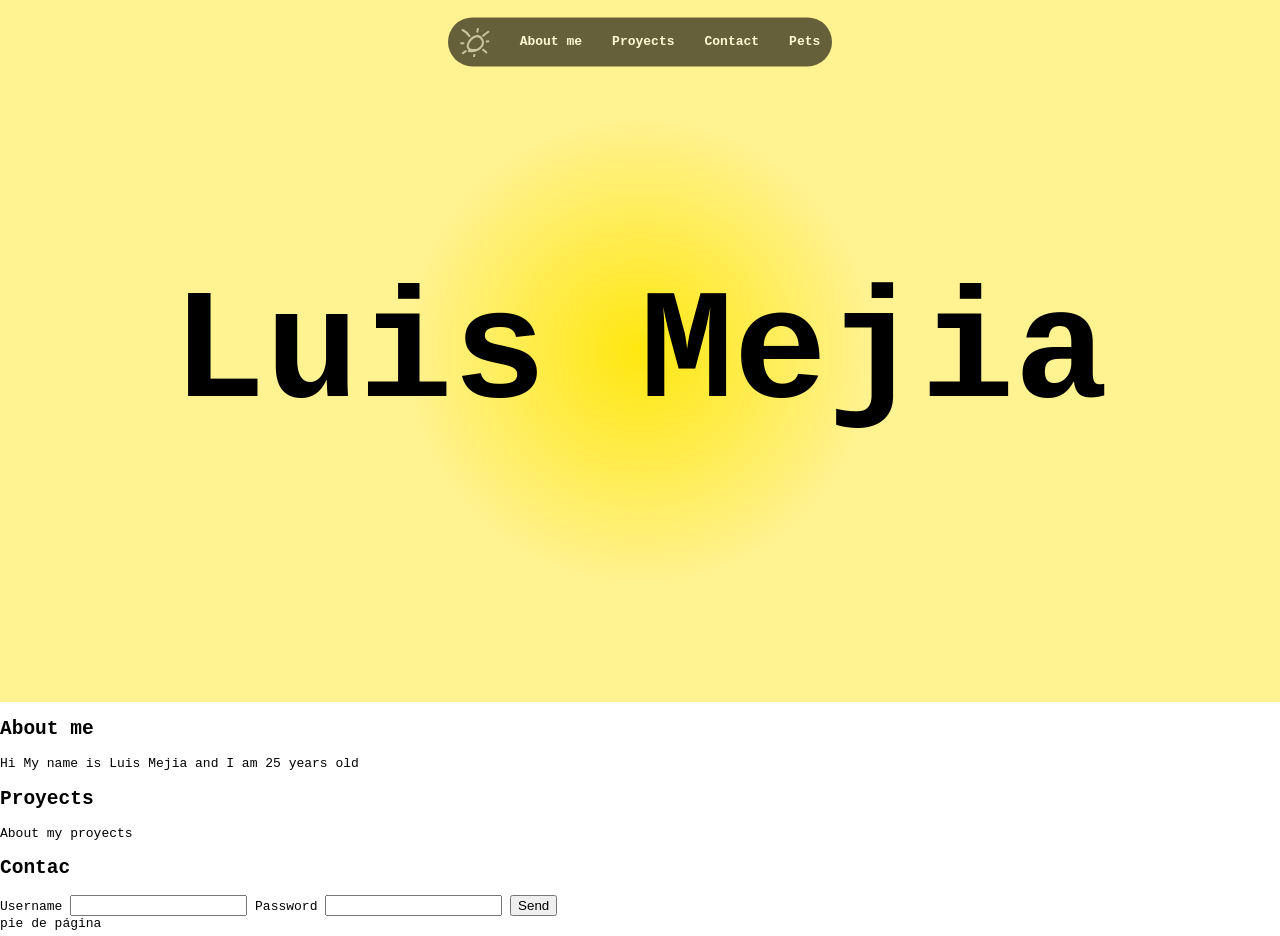
==== index.html @ 32f31992 "comit" ====
<!DOCTYPE html>
<html lang="en">

<head>
    <meta charset="UTF-8">
    <meta name="viewport" content="width=device-width, initial-scale=1.0">
    <title>My Page</title>
    <link rel="stylesheet" href="style.css">
    <link href="https://framerusercontent.com/images/DcY4zKT27pnqbAPSSNLjUhP2zU.png" rel="icon" media="(prefers-color-scheme: light)">

</head>

<body>
    <div class="container">
        <header>
            
                <nav>
                    <ol>
                        <div class="image"></div>
                        <li><a href="#about">About me</a></li>
                        <li><a href="#proyects">Proyects</a></li>
                        <li><a href="#contact">Contact</a></li>
                        <li><a href="pets.html">Pets</a></li>
                    </ol>
                </nav>
            
           
                <h1>Luis Mejia</h1>
            


        </header>
        <section id="about">
            <h2>About me</h2>
            Hi My name is Luis Mejia and I am 25 years old
        </section>


        <section id="proyects">
            <h2>Proyects</h2>
            About my proyects
        </section>
        <section id="contact">
            <h2>Contac</h2>
            <form action="">
                <label for="username">Username</label>
                <input type="text" name="username">
                <label for="Password">Password</label>
                <input type="password" name="Password">

                <input type="button" value="Send">
            </form>
        </section>



        <footer>
            pie de página
        </footer>
    </div>
</body>

</html>
---- style.css ----
body {
    margin: 0px;
    font-family: monospace;

}

header {
    width: 100%;
    height: 90ch;
    background: #ffe70f;
    background: radial-gradient(circle, rgba(255, 231, 15, 1) 0%, rgba(255, 242, 145, 1) 32%);
    position: relative;
}

header h1 {
    opacity: 0;
    font-size: 20ch;
    margin: 0%;
    transform: translate(0%, 150%);
    display: flex;
    justify-content: center;
    transition: opacity 125s ease 53s;
    opacity: 1;

}

nav {
    opacity: 0.6;
    display: flex;
    align-items: center;
    width: 30%;
    height: 7%;
    background-color: black;
    border-radius: 40px;
    position: absolute;
    top: 6%;
    left: 50%;
    
    transform: translate(-50%, -50%);
    justify-content: center;

}

header nav a {
    height: 100%;
    text-decoration: none;
    color: white;
    font-weight: bolder;

}

header nav a:hover{
    border-bottom: 3px solid #333;
    transition: border-color 0.9s ease;


}

header nav ol {
    opacity: 1;
    width: 100%;
    display: flex;
    flex-direction: row;
    list-style-type: none;
    gap: 30px;
    padding: 0;
    align-items: center;
    justify-content: center;
}
.image{
    width: 30px;
    height: 30px;
    image-rendering: pixelated;
    flex-shrink: 0;
    background-size: 100% 100%;
    background-image: url("descarga.svg");
    opacity: 1;
}
.image:hover {
    cursor: pointer;
    opacity: 0.5;
}
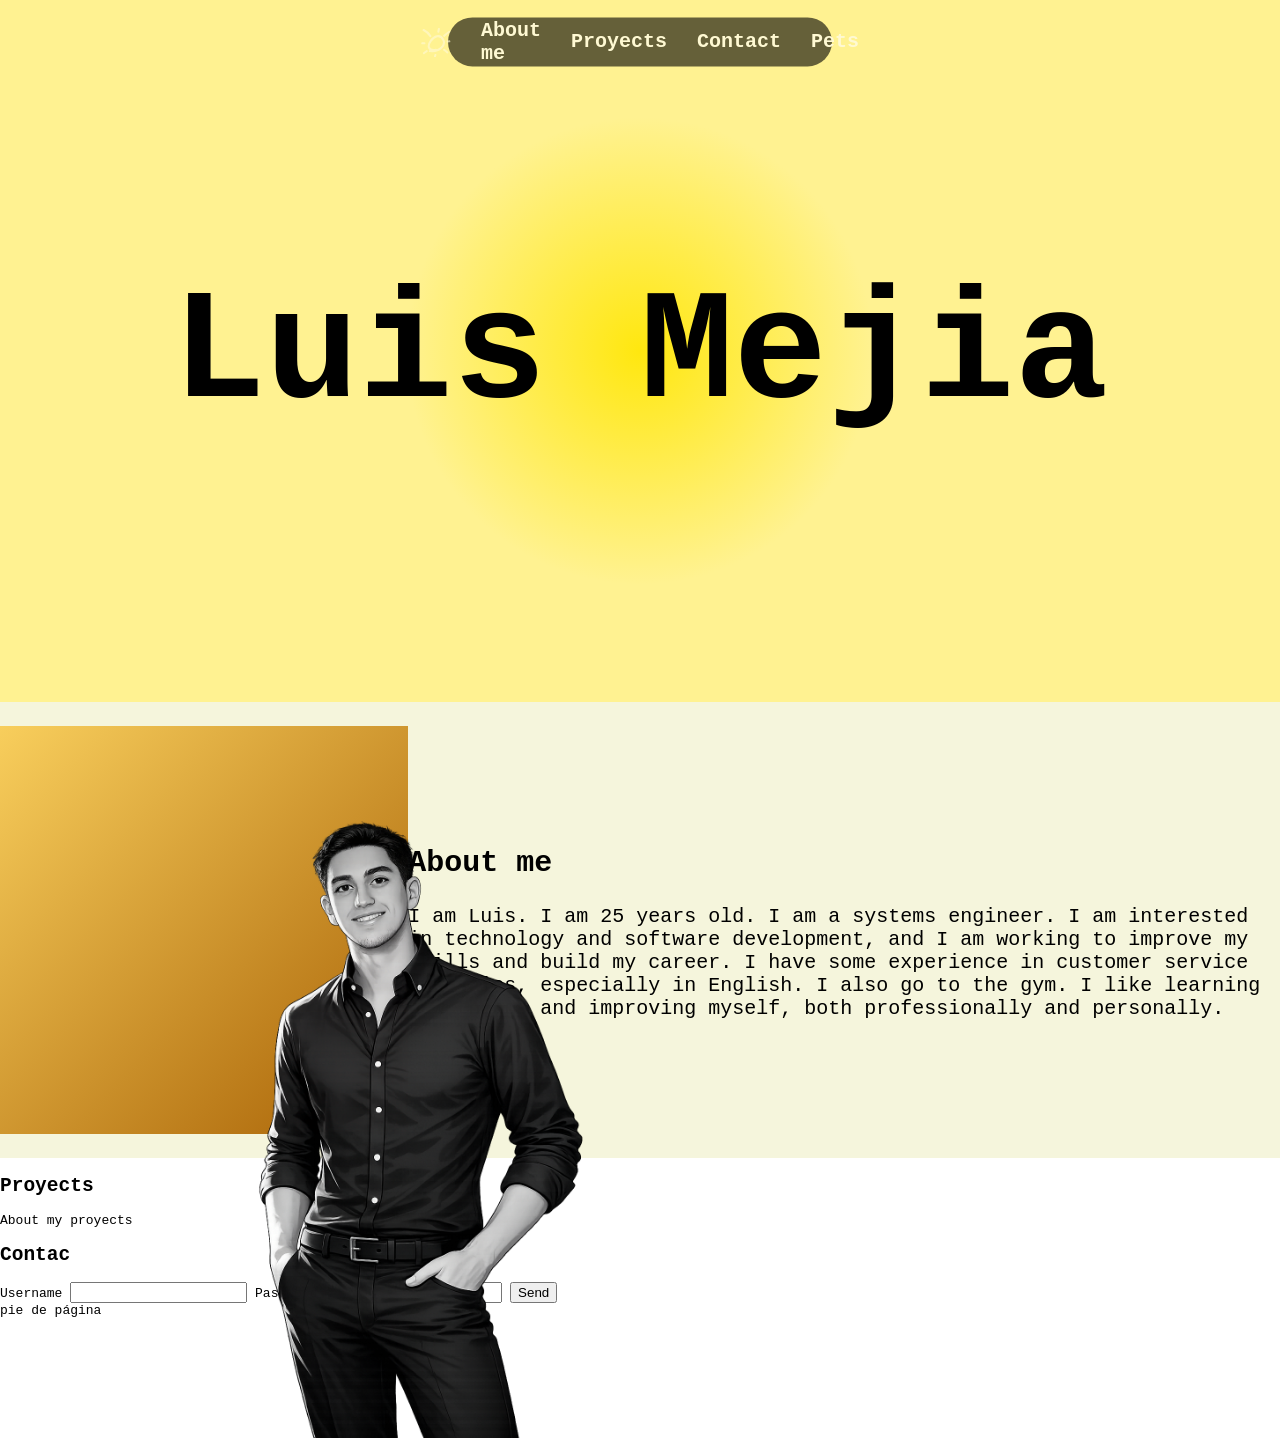
==== commit c3b4d83a: "cambios" ====
--- a/index.html
+++ b/index.html
@@ -1,63 +1,61 @@
-<!DOCTYPE html>
+<!doctype html>
 <html lang="en">
+  <head>
+    <meta charset="UTF-8" />
+    <meta name="viewport" content="width=device-width, initial-scale=1.0" />
+    <title>My Page</title>
+    <link rel="stylesheet" href="style.css" />
+    <link rel="shortcut icon" href="sun.png" type="image/x-icon" />
+  </head>
 
-<head>
-    <meta charset="UTF-8">
-    <meta name="viewport" content="width=device-width, initial-scale=1.0">
-    <title>My Page</title>
-    <link rel="stylesheet" href="style.css">
-    <link href="https://framerusercontent.com/images/DcY4zKT27pnqbAPSSNLjUhP2zU.png" rel="icon" media="(prefers-color-scheme: light)">
+  <body>
+    <div class="container">
+      <header>
+        <nav>
+          <ol>
+            <div class="image"></div>
+            <li><a href="#about">About me</a></li>
+            <li><a href="#proyects">Proyects</a></li>
+            <li><a href="#contact">Contact</a></li>
+            <li><a href="pets.html">Pets</a></li>
+          </ol>
+        </nav>
 
-</head>
+        <h1>Luis Mejia</h1>
+      </header>
+      <section id="about" class="about">
+        <div class="blob"></div>
+        <figure><img src="image0 (1).png" alt="" /></figure>
+        <div class="mover">
+          <h2>About me</h2>
+          <p>
+            I am Luis. I am 25 years old. I am a systems engineer. I am
+            interested in technology and software development, and I am working
+            to improve my skills and build my career. I have some experience in
+            customer service and sales, especially in English. I also go to the
+            gym. I like learning new things and improving myself, both
+            professionally and personally.
+          </p>
+        </div>
+      </section>
 
-<body>
-    <div class="container">
-        <header>
-            
-                <nav>
-                    <ol>
-                        <div class="image"></div>
-                        <li><a href="#about">About me</a></li>
-                        <li><a href="#proyects">Proyects</a></li>
-                        <li><a href="#contact">Contact</a></li>
-                        <li><a href="pets.html">Pets</a></li>
-                    </ol>
-                </nav>
-            
-           
-                <h1>Luis Mejia</h1>
-            
+      <section id="proyects">
+        <h2>Proyects</h2>
+        <p>About my proyects</p>
+      </section>
+      <section id="contact">
+        <h2>Contac</h2>
+        <form action="">
+          <label for="username">Username</label>
+          <input type="text" name="username" />
+          <label for="Password">Password</label>
+          <input type="password" name="Password" />
 
+          <input type="button" value="Send" />
+        </form>
+      </section>
 
-        </header>
-        <section id="about">
-            <h2>About me</h2>
-            Hi My name is Luis Mejia and I am 25 years old
-        </section>
-
-
-        <section id="proyects">
-            <h2>Proyects</h2>
-            About my proyects
-        </section>
-        <section id="contact">
-            <h2>Contac</h2>
-            <form action="">
-                <label for="username">Username</label>
-                <input type="text" name="username">
-                <label for="Password">Password</label>
-                <input type="password" name="Password">
-
-                <input type="button" value="Send">
-            </form>
-        </section>
-
-
-
-        <footer>
-            pie de página
-        </footer>
+      <footer>pie de página</footer>
     </div>
-</body>
-
-</html>+  </body>
+</html>
--- a/style.css
+++ b/style.css
@@ -46,7 +46,8 @@
     text-decoration: none;
     color: white;
     font-weight: bolder;
-
+    opacity: 1;
+    font-size: 20px;
 }
 
 header nav a:hover{
@@ -79,4 +80,27 @@
 .image:hover {
     cursor: pointer;
     opacity: 0.5;
+}
+
+.blob {
+  width: 155%;
+  aspect-ratio: 1;
+  background: linear-gradient(135deg, #f8ce5c 0%, #a76004 100%);
+  clip-path: shape(from 87.45% 45.02%,curve to 92.48% 56.45% with 90.99% 50.00%,curve to 92.05% 69.35% with 93.97% 62.91%,curve to 82.42% 77.15% with 90.14% 75.80%,curve to 71.01% 83.22% with 74.69% 78.49%,curve to 61.91% 91.53% with 67.33% 87.95%,curve to 49.74% 96.95% with 56.49% 95.12%,curve to 38.70% 91.46% with 42.99% 98.79%,curve to 25.99% 85.79% with 34.41% 84.13%,curve to 15.38% 80.54% with 17.56% 87.44%,curve to 14.30% 66.90% with 13.20% 73.65%,curve to 13.33% 55.08% with 15.41% 60.16%,curve to 11.20% 44.30% with 11.25% 50.00%,curve to 11.95% 32.32% with 11.14% 38.59%,curve to 16.84% 21.25% with 12.75% 26.06%,curve to 27.31% 15.38% with 20.92% 16.44%,curve to 38.83% 11.12% with 33.70% 14.32%,curve to 50.39% 5.23% with 43.95% 7.93%,curve to 62.85% 5.60% with 56.83% 2.53%,curve to 72.70% 14.03% with 68.88% 8.67%,curve to 79.11% 24.51% with 76.53% 19.39%,curve to 82.80% 34.84% with 81.69% 29.63%,curve to 87.45% 45.02% with 83.91% 40.04%);
+  margin: 1.5rem auto;
+}
+figure  img{
+    width: 44%;
+}
+figure{
+    position: absolute;
+    top:40px;
+    transform: translate(13%);
+}
+.about{
+    display: flex;
+    align-items: center;
+    position: relative;
+    font-size: 20px;
+    background-color: beige;
 }
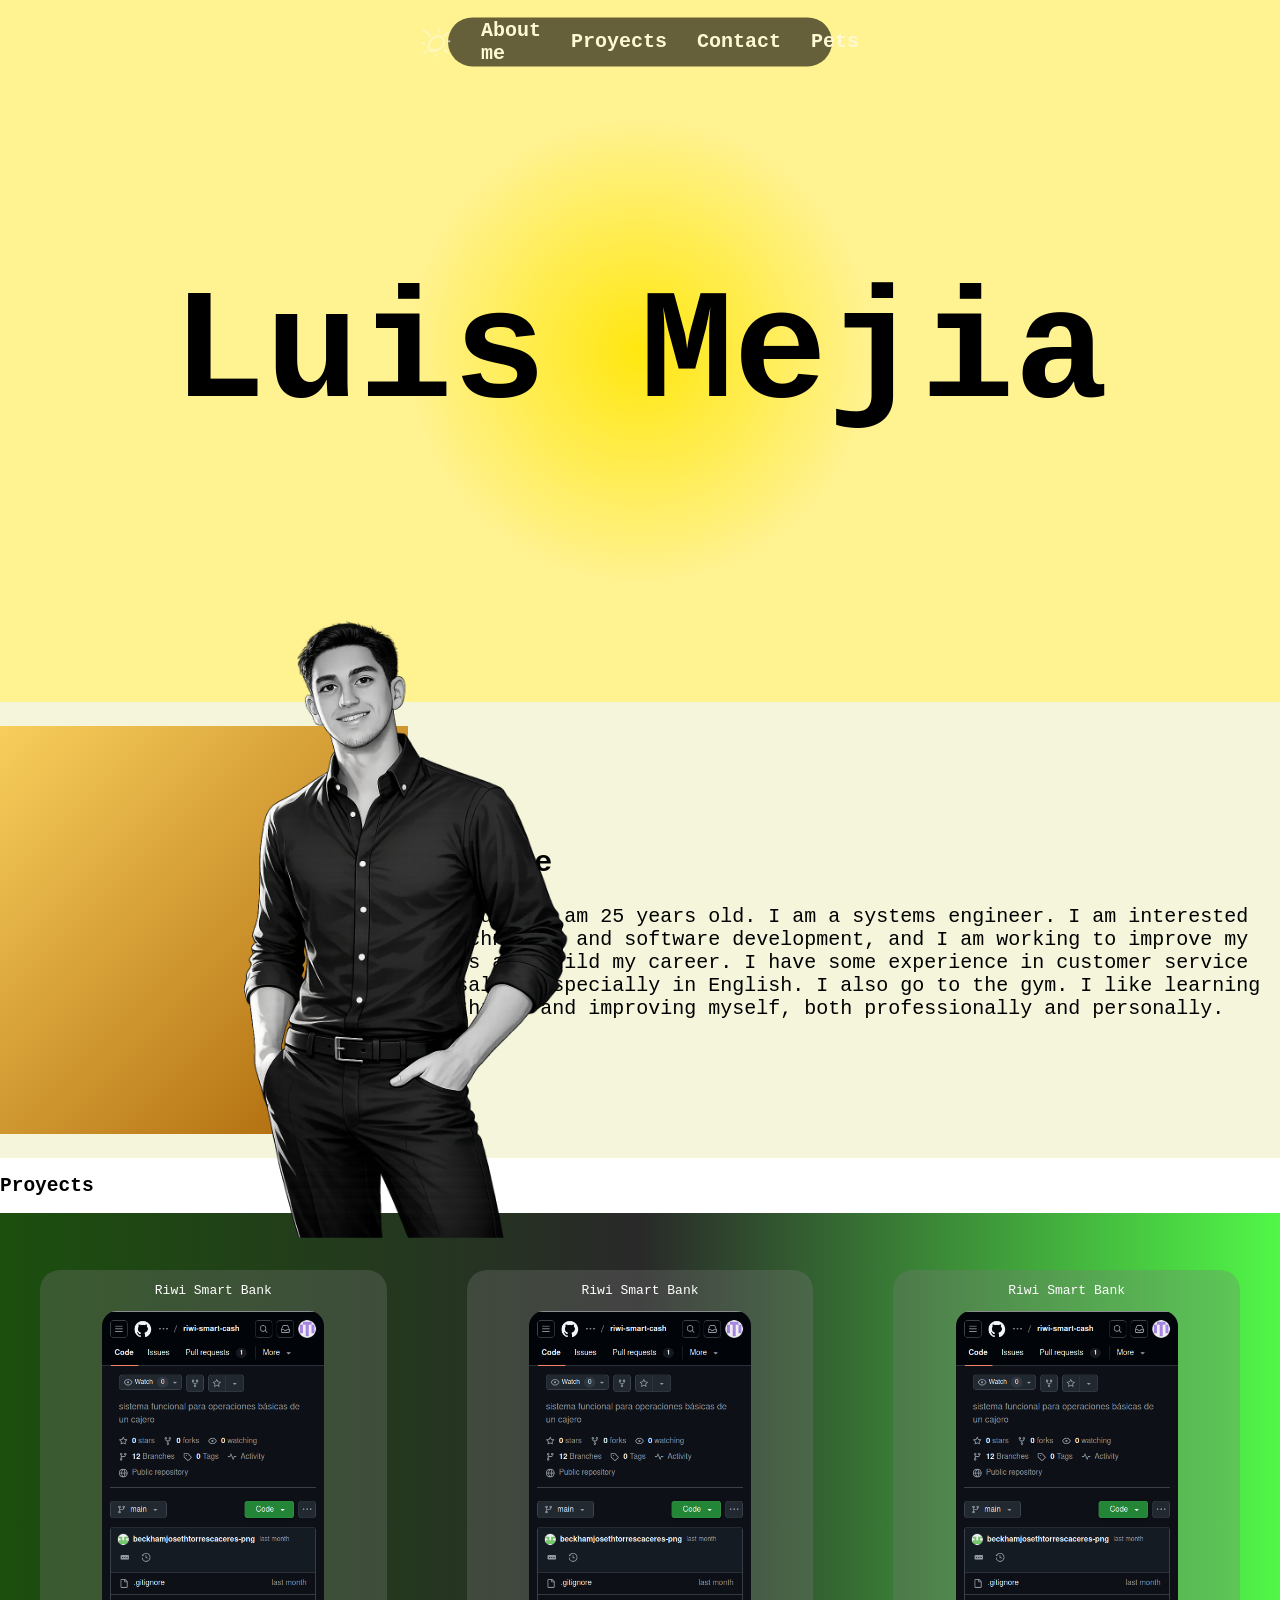
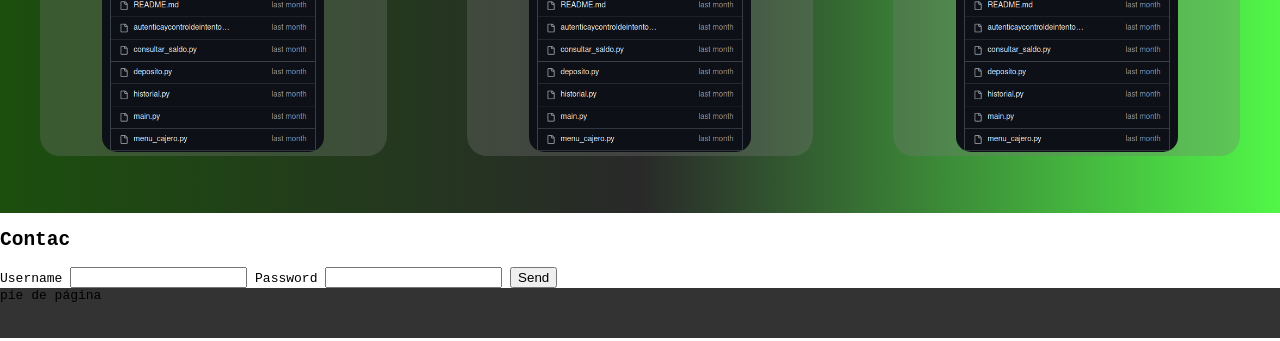
==== commit 20d4cdb8: "cambios" ====
--- a/index.html
+++ b/index.html
@@ -1,61 +1,78 @@
 <!doctype html>
 <html lang="en">
-  <head>
+
+<head>
     <meta charset="UTF-8" />
     <meta name="viewport" content="width=device-width, initial-scale=1.0" />
     <title>My Page</title>
     <link rel="stylesheet" href="style.css" />
     <link rel="shortcut icon" href="sun.png" type="image/x-icon" />
-  </head>
+</head>
 
-  <body>
+<body>
     <div class="container">
-      <header>
-        <nav>
-          <ol>
-            <div class="image"></div>
-            <li><a href="#about">About me</a></li>
-            <li><a href="#proyects">Proyects</a></li>
-            <li><a href="#contact">Contact</a></li>
-            <li><a href="pets.html">Pets</a></li>
-          </ol>
-        </nav>
+        <header>
+            <nav>
+                <ol>
+                    <div class="image"></div>
+                    <li><a href="#about">About me</a></li>
+                    <li><a href="#proyects">Proyects</a></li>
+                    <li><a href="#contact">Contact</a></li>
+                    <li><a href="pets.html">Pets</a></li>
+                </ol>
+            </nav>
 
-        <h1>Luis Mejia</h1>
-      </header>
-      <section id="about" class="about">
-        <div class="blob"></div>
-        <figure><img src="image0 (1).png" alt="" /></figure>
-        <div class="mover">
-          <h2>About me</h2>
-          <p>
-            I am Luis. I am 25 years old. I am a systems engineer. I am
-            interested in technology and software development, and I am working
-            to improve my skills and build my career. I have some experience in
-            customer service and sales, especially in English. I also go to the
-            gym. I like learning new things and improving myself, both
-            professionally and personally.
-          </p>
-        </div>
-      </section>
+            <h1>Luis Mejia</h1>
+        </header>
+        <section id="about" class="about">
+            <div class="blob"></div>
+            <figure class="me"><img src="image0 (1).png" alt="" /></figure>
+            <div class="mover">
+                <h2>About me</h2>
+                <p>
+                    I am Luis. I am 25 years old. I am a systems engineer. I am
+                    interested in technology and software development, and I am working
+                    to improve my skills and build my career. I have some experience in
+                    customer service and sales, especially in English. I also go to the
+                    gym. I like learning new things and improving myself, both
+                    professionally and personally.
+                </p>
+            </div>
+        </section>
 
-      <section id="proyects">
-        <h2>Proyects</h2>
-        <p>About my proyects</p>
-      </section>
-      <section id="contact">
-        <h2>Contac</h2>
-        <form action="">
-          <label for="username">Username</label>
-          <input type="text" name="username" />
-          <label for="Password">Password</label>
-          <input type="password" name="Password" />
+        <section id="proyects">
+            <h2>Proyects</h2>
+            <div class="contenedor_proyec">
+                <figure class="pyect1">
+                    <p>Riwi Smart Bank</p>
+                    <img src="Captura desde 2026-04-09 12-35-48.png" alt="">
+                </figure>
 
-          <input type="button" value="Send" />
-        </form>
-      </section>
+                <figure class="pyect2">
+                    <p>Riwi Smart Bank</p>
+                    <img src="Captura desde 2026-04-09 12-35-48.png" alt="">
+                </figure>
+                <figure class="pyect3">
+                    <p>Riwi Smart Bank</p>
+                    <img src="Captura desde 2026-04-09 12-35-48.png" alt="">
+                </figure>
+            </div>
 
-      <footer>pie de página</footer>
+        </section>
+        <section id="contact">
+            <h2>Contac</h2>
+            <form action="">
+                <label for="username">Username</label>
+                <input type="text" name="username" />
+                <label for="Password">Password</label>
+                <input type="password" name="Password" />
+
+                <input type="button" value="Send" />
+            </form>
+        </section>
+
+        <footer>pie de página</footer>
     </div>
-  </body>
-</html>
+</body>
+
+</html>
--- a/style.css
+++ b/style.css
@@ -35,7 +35,7 @@
     position: absolute;
     top: 6%;
     left: 50%;
-    
+
     transform: translate(-50%, -50%);
     justify-content: center;
 
@@ -50,7 +50,7 @@
     font-size: 20px;
 }
 
-header nav a:hover{
+header nav a:hover {
     border-bottom: 3px solid #333;
     transition: border-color 0.9s ease;
 
@@ -68,7 +68,8 @@
     align-items: center;
     justify-content: center;
 }
-.image{
+
+.image {
     width: 30px;
     height: 30px;
     image-rendering: pixelated;
@@ -77,30 +78,85 @@
     background-image: url("descarga.svg");
     opacity: 1;
 }
+
 .image:hover {
     cursor: pointer;
     opacity: 0.5;
 }
 
 .blob {
-  width: 155%;
-  aspect-ratio: 1;
-  background: linear-gradient(135deg, #f8ce5c 0%, #a76004 100%);
-  clip-path: shape(from 87.45% 45.02%,curve to 92.48% 56.45% with 90.99% 50.00%,curve to 92.05% 69.35% with 93.97% 62.91%,curve to 82.42% 77.15% with 90.14% 75.80%,curve to 71.01% 83.22% with 74.69% 78.49%,curve to 61.91% 91.53% with 67.33% 87.95%,curve to 49.74% 96.95% with 56.49% 95.12%,curve to 38.70% 91.46% with 42.99% 98.79%,curve to 25.99% 85.79% with 34.41% 84.13%,curve to 15.38% 80.54% with 17.56% 87.44%,curve to 14.30% 66.90% with 13.20% 73.65%,curve to 13.33% 55.08% with 15.41% 60.16%,curve to 11.20% 44.30% with 11.25% 50.00%,curve to 11.95% 32.32% with 11.14% 38.59%,curve to 16.84% 21.25% with 12.75% 26.06%,curve to 27.31% 15.38% with 20.92% 16.44%,curve to 38.83% 11.12% with 33.70% 14.32%,curve to 50.39% 5.23% with 43.95% 7.93%,curve to 62.85% 5.60% with 56.83% 2.53%,curve to 72.70% 14.03% with 68.88% 8.67%,curve to 79.11% 24.51% with 76.53% 19.39%,curve to 82.80% 34.84% with 81.69% 29.63%,curve to 87.45% 45.02% with 83.91% 40.04%);
-  margin: 1.5rem auto;
+    width: 155%;
+    aspect-ratio: 1;
+    background: linear-gradient(135deg, #f8ce5c 0%, #a76004 100%);
+    clip-path: shape(from 87.45% 45.02%, curve to 92.48% 56.45% with 90.99% 50.00%, curve to 92.05% 69.35% with 93.97% 62.91%, curve to 82.42% 77.15% with 90.14% 75.80%, curve to 71.01% 83.22% with 74.69% 78.49%, curve to 61.91% 91.53% with 67.33% 87.95%, curve to 49.74% 96.95% with 56.49% 95.12%, curve to 38.70% 91.46% with 42.99% 98.79%, curve to 25.99% 85.79% with 34.41% 84.13%, curve to 15.38% 80.54% with 17.56% 87.44%, curve to 14.30% 66.90% with 13.20% 73.65%, curve to 13.33% 55.08% with 15.41% 60.16%, curve to 11.20% 44.30% with 11.25% 50.00%, curve to 11.95% 32.32% with 11.14% 38.59%, curve to 16.84% 21.25% with 12.75% 26.06%, curve to 27.31% 15.38% with 20.92% 16.44%, curve to 38.83% 11.12% with 33.70% 14.32%, curve to 50.39% 5.23% with 43.95% 7.93%, curve to 62.85% 5.60% with 56.83% 2.53%, curve to 72.70% 14.03% with 68.88% 8.67%, curve to 79.11% 24.51% with 76.53% 19.39%, curve to 82.80% 34.84% with 81.69% 29.63%, curve to 87.45% 45.02% with 83.91% 40.04%);
+    margin: 1.5rem auto;
 }
-figure  img{
+
+.me img {
     width: 44%;
 }
-figure{
+
+.me {
     position: absolute;
-    top:40px;
-    transform: translate(13%);
+    transform: translate(11.5%, -4%);
 }
-.about{
+
+.about {
     display: flex;
     align-items: center;
     position: relative;
     font-size: 20px;
     background-color: beige;
+}
+
+.pyect1,
+.pyect2,
+.pyect3 {
+    background-color: rgba(121, 121, 121, 0.315);
+    text-align: center;
+    border-radius: 20px;
+}
+
+.contenedor_proyec p {
+    color: white;
+}
+
+.pyect1 img,
+.pyect2 img,
+.pyect3 img {
+    width: 64%;
+    image-rendering: auto;
+    border-radius: 15px;
+}
+
+.pyect1 :hover,
+.pyect2 :hover,
+.pyect3 :hover {
+    width: 65%;
+    cursor: pointer;
+    transition: width 0.3s ease-in-out;
+}
+
+.contenedor_proyec {
+    display: flex;
+    align-items: center;
+    justify-content: center;
+    height: 600px;
+    background: #1c4f0e;
+    background: linear-gradient(90deg, rgba(28, 79, 14, 1) 0%, rgba(41, 41, 41, 1) 50%, rgba(81, 247, 72, 1) 100%);
+}
+
+
+
+
+
+
+
+footer {
+    background-color: #333;
+    height: 50px;
+}
+
+html {
+    scroll-behavior: smooth;
 }
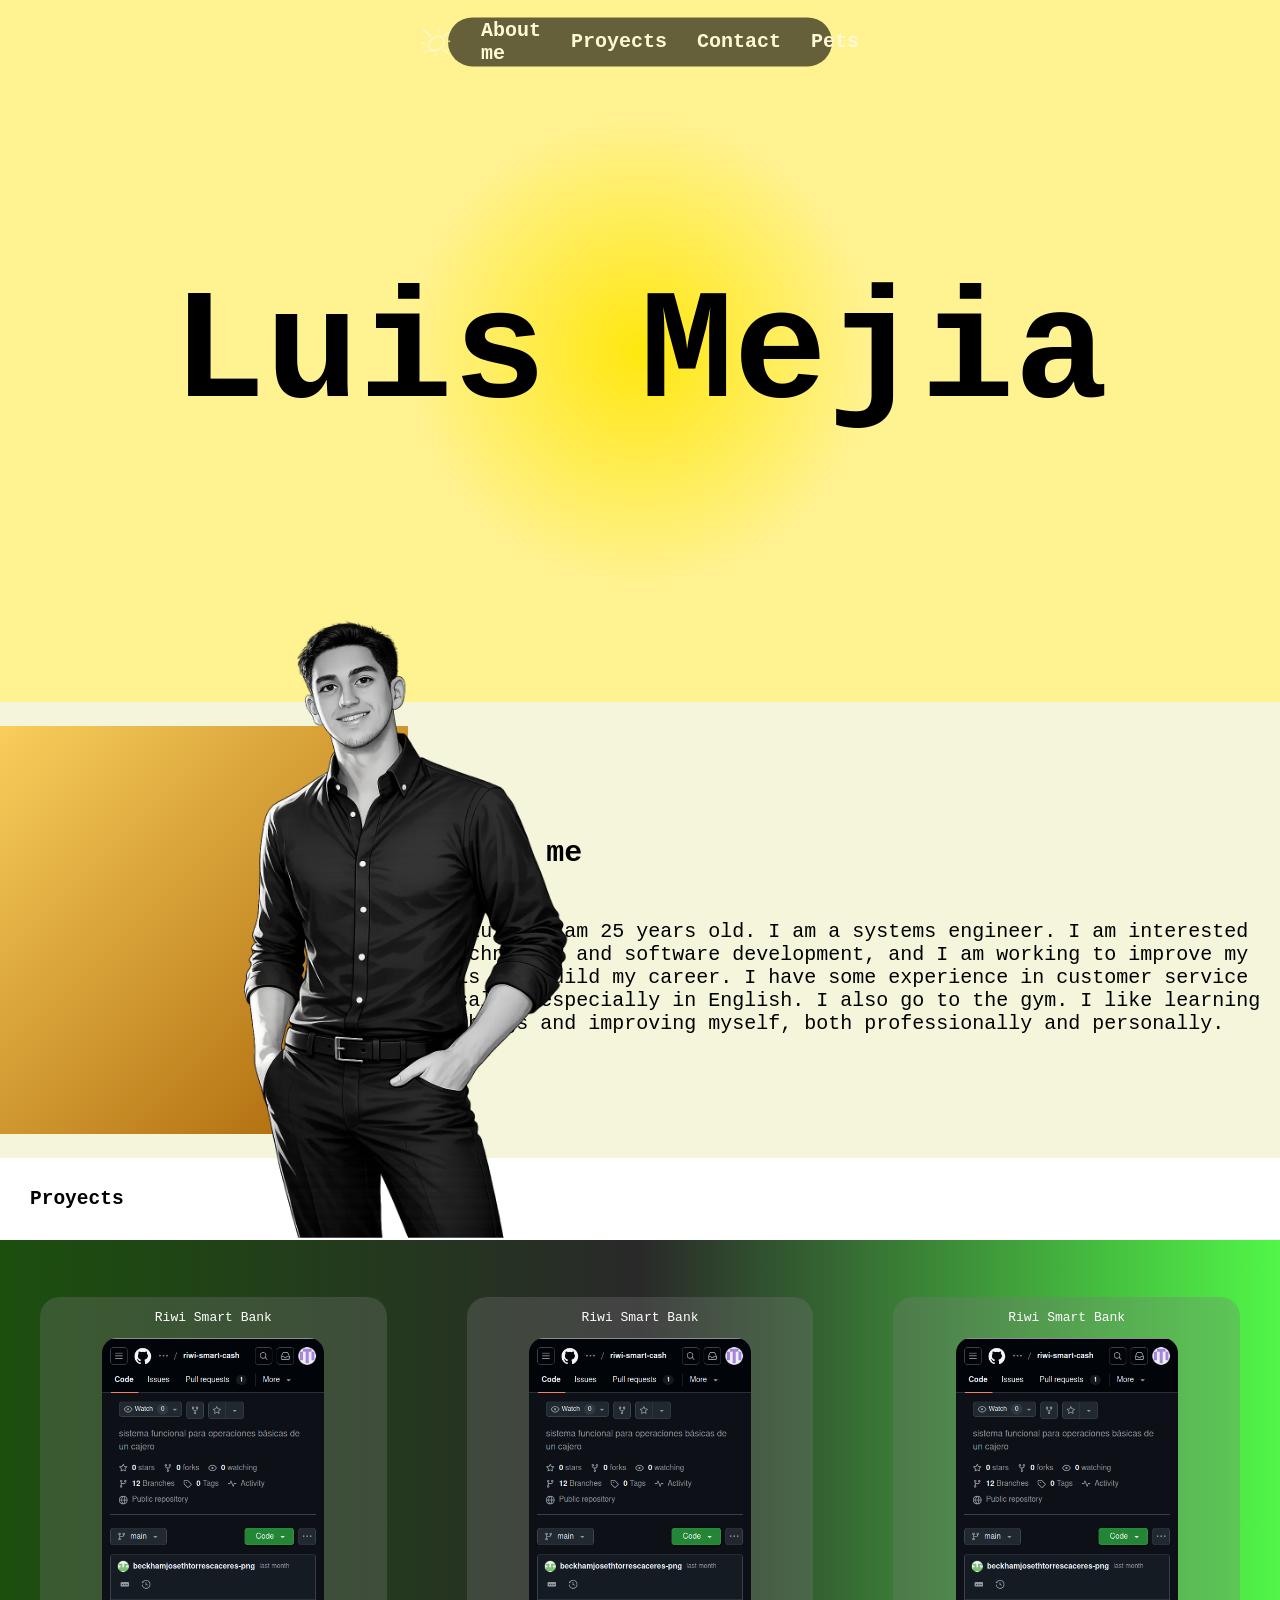
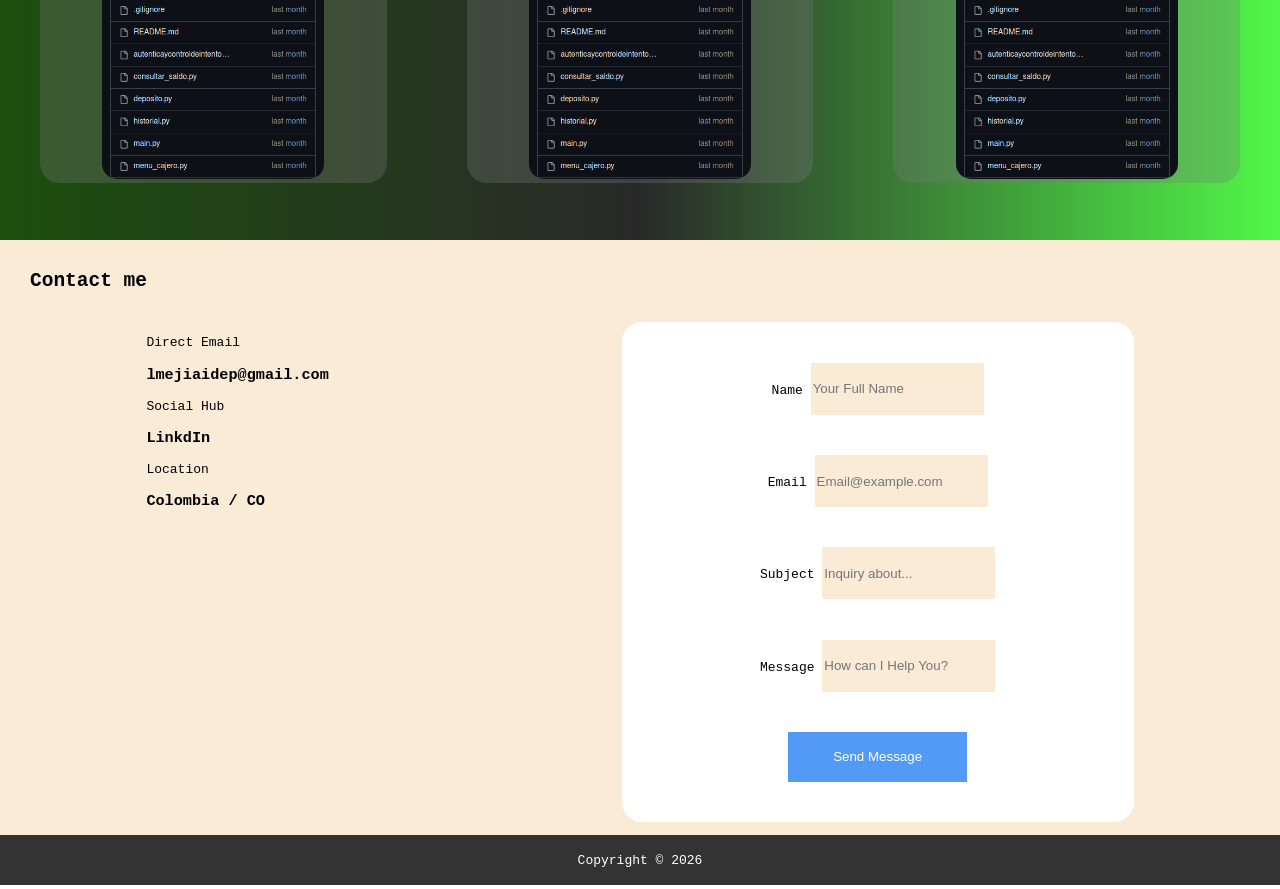
==== commit 08b08640: "Cambios" ====
--- a/index.html
+++ b/index.html
@@ -60,18 +60,46 @@
 
         </section>
         <section id="contact">
-            <h2>Contac</h2>
-            <form action="">
-                <label for="username">Username</label>
-                <input type="text" name="username" />
-                <label for="Password">Password</label>
-                <input type="password" name="Password" />
+            <h2>Contact me </h2>
+            <div class="content_contact">
+                <div>
+                    <p> Direct Email</p>
+                    <h3>lmejiaidep@gmail.com</h3>
+                    <p> Social Hub</p>
+                    <h3>LinkdIn</h3>
+                    <p> Location</p>
+                    <h3>Colombia / CO</h3>
+                </div>
 
-                <input type="button" value="Send" />
-            </form>
+                <form action="">
+                    <div>
+                        <label for="username">Name</label>
+                        <input type="text" name="Name" placeholder="Your Full Name" />
+                    </div>
+
+                    <div>
+                        <label for="useremail">Email</label>
+                        <input type="email" name="Email" placeholder="Email@example.com" />
+                    </div>
+
+                    <div>
+                        <label for="subject">Subject</label>
+                        <input type="text" name="Subject" placeholder="Inquiry about..." />
+                    </div>
+
+                    <div>
+                        <label for="message">Message</label>
+                        <input type="text" name="Message" placeholder="How can I Help You?" />
+                    </div>
+
+
+                    <input type="button" class="send" value="Send Message" />
+                </form>
+            </div>
+
         </section>
 
-        <footer>pie de página</footer>
+        <footer>Copyright © 2026</footer>
     </div>
 </body>
 
--- a/style.css
+++ b/style.css
@@ -147,10 +147,50 @@
 }
 
 
-
-
-
-
+.content_contact {
+    display: flex;
+    justify-content: space-around;
+}
+
+form input {
+    background-color: antiquewhite;
+    border: 0;
+    height: 50px;
+}
+
+form {
+    background-color: white;
+    width: 40%;
+    height: 500px;
+    border-radius: 20px;
+    display: flex;
+    flex-direction: column;
+    justify-content: space-evenly;
+    align-items: center;
+    margin-bottom: 1%;
+}
+
+h2 {
+    margin: 0;
+    padding: 30px
+}
+
+#contact {
+    background-color: antiquewhite;
+    margin: 0;
+
+}
+
+.send {
+    background-color: rgb(83, 154, 247);
+    color: white;
+    width: 35%;
+}
+
+.send:hover {
+    cursor: pointer;
+    background-color: rgb(48, 111, 194);
+}
 
 footer {
     background-color: #333;
@@ -159,4 +199,12 @@
 
 html {
     scroll-behavior: smooth;
+}
+
+footer {
+    color: white;
+    display: flex;
+    justify-content: center;
+    align-items: center;
+
 }
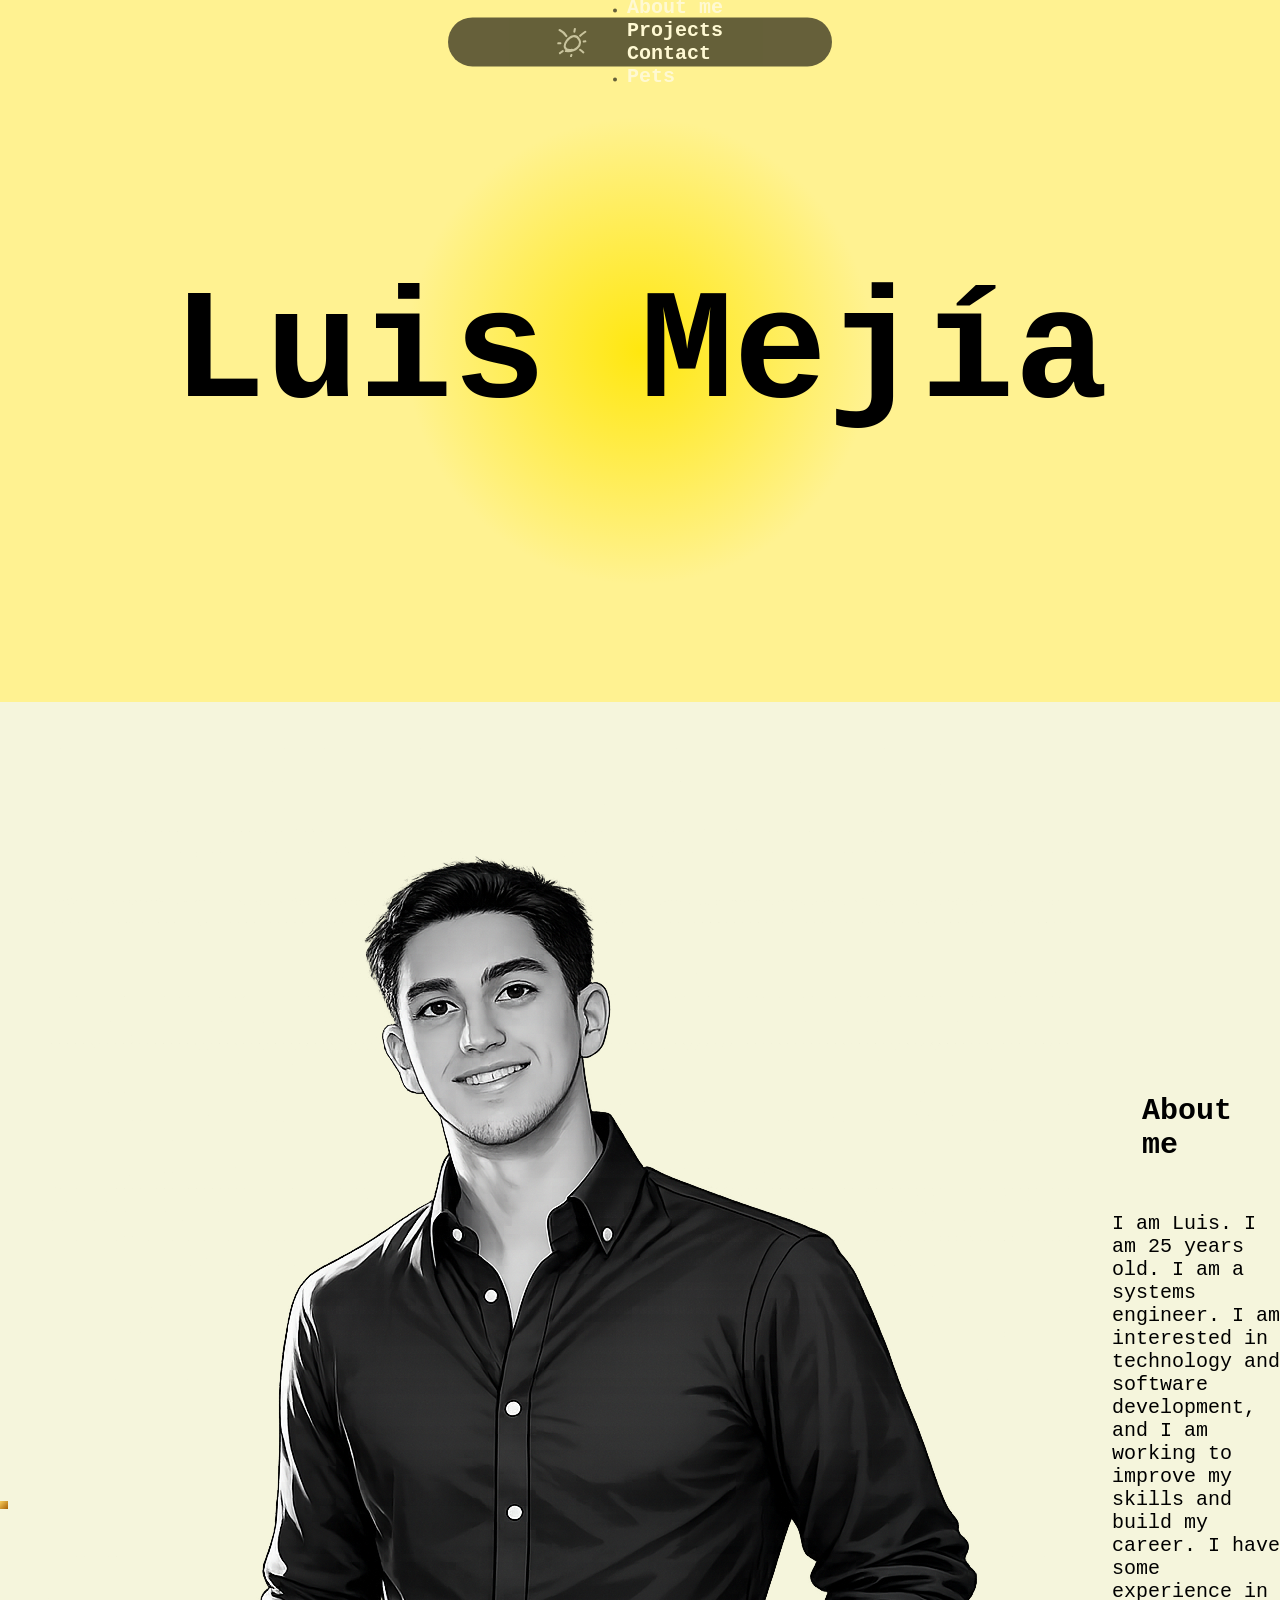
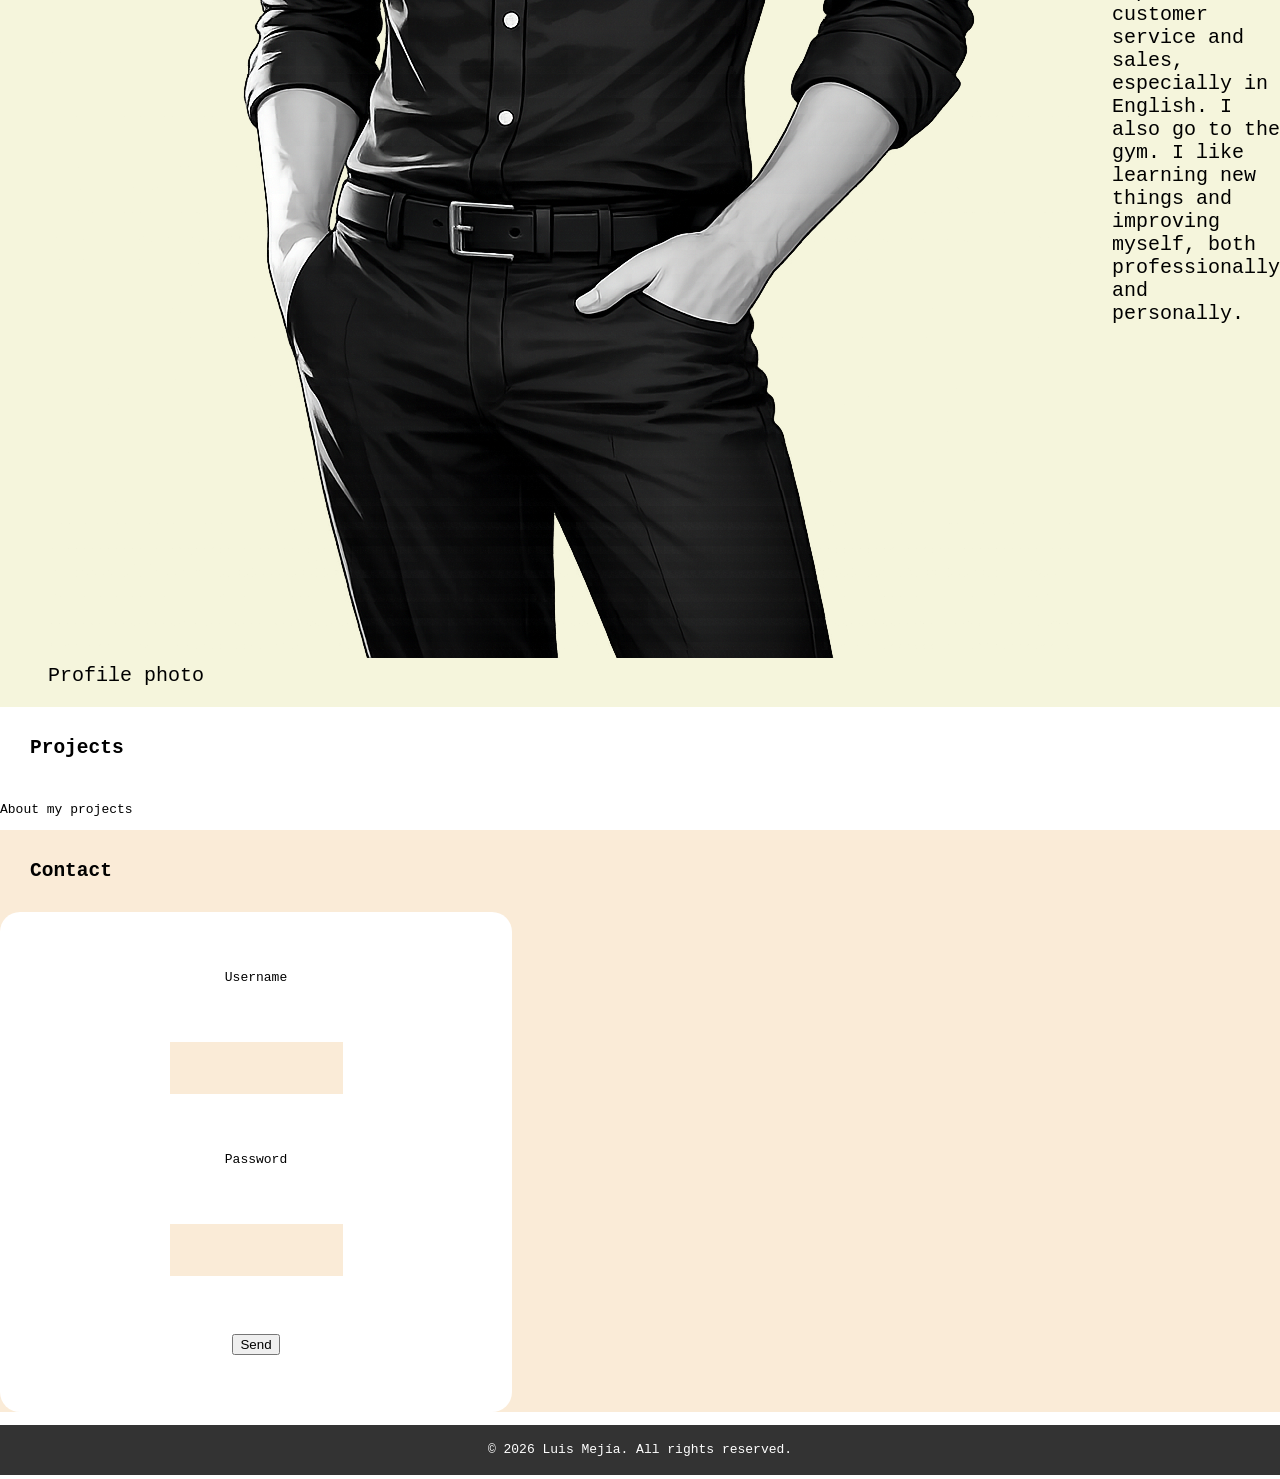
==== commit 1103a307: "cambios" ====
--- a/index.html
+++ b/index.html
@@ -1,106 +1,71 @@
 <!doctype html>
 <html lang="en">
-
-<head>
+  <head>
     <meta charset="UTF-8" />
     <meta name="viewport" content="width=device-width, initial-scale=1.0" />
     <title>My Page</title>
     <link rel="stylesheet" href="style.css" />
     <link rel="shortcut icon" href="sun.png" type="image/x-icon" />
-</head>
+  </head>
 
-<body>
+  <body>
     <div class="container">
-        <header>
-            <nav>
-                <ol>
-                    <div class="image"></div>
-                    <li><a href="#about">About me</a></li>
-                    <li><a href="#proyects">Proyects</a></li>
-                    <li><a href="#contact">Contact</a></li>
-                    <li><a href="pets.html">Pets</a></li>
-                </ol>
-            </nav>
+      <header>
+        <nav>
+          <div class="image"></div>
+          <ul>
+            <li><a href="#about">About me</a></li>
+            <li><a href="#projects">Projects</a></li>
+            <li><a href="#contact">Contact</a></li>
+            <li><a href="pets.html">Pets</a></li>
+          </ul>
+        </nav>
 
-            <h1>Luis Mejia</h1>
-        </header>
+        <h1>Luis Mejía</h1>
+      </header>
+
+      <main>
         <section id="about" class="about">
-            <div class="blob"></div>
-            <figure class="me"><img src="image0 (1).png" alt="" /></figure>
-            <div class="mover">
-                <h2>About me</h2>
-                <p>
-                    I am Luis. I am 25 years old. I am a systems engineer. I am
-                    interested in technology and software development, and I am working
-                    to improve my skills and build my career. I have some experience in
-                    customer service and sales, especially in English. I also go to the
-                    gym. I like learning new things and improving myself, both
-                    professionally and personally.
-                </p>
-            </div>
+          <div class="blob" aria-hidden="true"></div>
+          <figure>
+            <img src="image0 (1).png" alt="Profile photo of Luis Mejía" />
+            <figcaption>Profile photo</figcaption>
+          </figure>
+          <div class="mover">
+            <h2>About me</h2>
+            <p>
+              I am Luis. I am 25 years old. I am a systems engineer. I am
+              interested in technology and software development, and I am working
+              to improve my skills and build my career. I have some experience in
+              customer service and sales, especially in English. I also go to the
+              gym. I like learning new things and improving myself, both
+              professionally and personally.
+            </p>
+          </div>
         </section>
 
-        <section id="proyects">
-            <h2>Proyects</h2>
-            <div class="contenedor_proyec">
-                <figure class="pyect1">
-                    <p>Riwi Smart Bank</p>
-                    <img src="Captura desde 2026-04-09 12-35-48.png" alt="">
-                </figure>
-
-                <figure class="pyect2">
-                    <p>Riwi Smart Bank</p>
-                    <img src="Captura desde 2026-04-09 12-35-48.png" alt="">
-                </figure>
-                <figure class="pyect3">
-                    <p>Riwi Smart Bank</p>
-                    <img src="Captura desde 2026-04-09 12-35-48.png" alt="">
-                </figure>
-            </div>
-
-        </section>
-        <section id="contact">
-            <h2>Contact me </h2>
-            <div class="content_contact">
-                <div>
-                    <p> Direct Email</p>
-                    <h3>lmejiaidep@gmail.com</h3>
-                    <p> Social Hub</p>
-                    <h3>LinkdIn</h3>
-                    <p> Location</p>
-                    <h3>Colombia / CO</h3>
-                </div>
-
-                <form action="">
-                    <div>
-                        <label for="username">Name</label>
-                        <input type="text" name="Name" placeholder="Your Full Name" />
-                    </div>
-
-                    <div>
-                        <label for="useremail">Email</label>
-                        <input type="email" name="Email" placeholder="Email@example.com" />
-                    </div>
-
-                    <div>
-                        <label for="subject">Subject</label>
-                        <input type="text" name="Subject" placeholder="Inquiry about..." />
-                    </div>
-
-                    <div>
-                        <label for="message">Message</label>
-                        <input type="text" name="Message" placeholder="How can I Help You?" />
-                    </div>
-
-
-                    <input type="button" class="send" value="Send Message" />
-                </form>
-            </div>
-
+        <section id="projects">
+          <h2>Projects</h2>
+          <p>About my projects</p>
         </section>
 
-        <footer>Copyright © 2026</footer>
+        <section id="contact">
+          <h2>Contact</h2>
+          <form action="#" method="post">
+            <label for="username">Username</label>
+            <input type="text" id="username" name="username" />
+
+            <label for="password">Password</label>
+            <input type="password" id="password" name="password" />
+
+            <button type="submit">Send</button>
+          </form>
+        </section>
+      </main>
+
+      <footer>
+        <p>© 2026 Luis Mejía. All rights reserved.</p>
+      </footer>
     </div>
-</body>
-
-</html>+  </body>
+</html>
